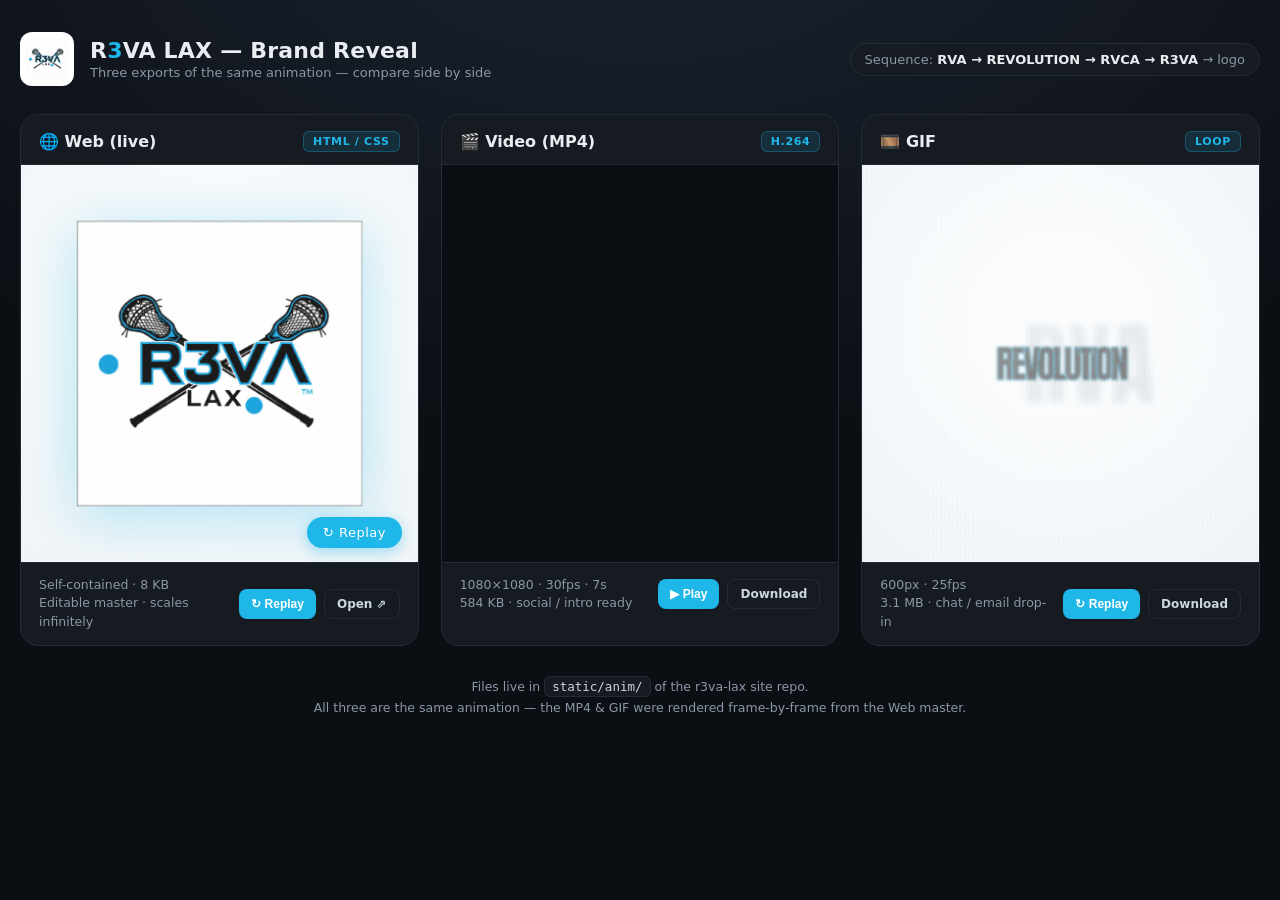
==== static/anim/index.html @ da975b40 "feat(anim): add R3VA brand reveal animation + compare gallery RVA -> REVOLUTION -> RVCA -> R3VA kine" ====
<!DOCTYPE html>
<html lang="en">
<head>
<meta charset="utf-8" />
<meta name="viewport" content="width=device-width, initial-scale=1" />
<title>R3VA LAX — Brand Reveal · Compare</title>
<style>
  :root{ --cyan:#1FB6E8; --ink:#0d1117; --panel:#161b22; --line:#222c38; --muted:#8b97a6; }
  *{margin:0;padding:0;box-sizing:border-box}
  body{
    font-family:system-ui,-apple-system,Segoe UI,Roboto,sans-serif;
    background:radial-gradient(130% 100% at 50% -10%, #1b2330 0%, #0b0e13 60%);
    color:#e8edf2; min-height:100vh; padding:32px 20px 64px;
  }
  header{max-width:1240px;margin:0 auto 28px;display:flex;align-items:center;gap:16px;flex-wrap:wrap}
  header img{height:54px;width:auto;background:#fff;border-radius:12px;padding:6px}
  header h1{font-size:22px;font-weight:800;letter-spacing:.01em}
  header h1 b{color:var(--cyan)}
  header .sub{color:var(--muted);font-size:13px;margin-top:2px}
  .seq{margin-left:auto;font-size:13px;color:var(--muted);background:var(--panel);
       border:1px solid var(--line);padding:8px 14px;border-radius:999px}
  .seq b{color:#e8edf2}
  .grid{max-width:1240px;margin:0 auto;display:grid;gap:22px;
        grid-template-columns:repeat(auto-fit,minmax(330px,1fr))}
  .card{background:var(--panel);border:1px solid var(--line);border-radius:18px;
        overflow:hidden;display:flex;flex-direction:column}
  .card .top{padding:16px 18px 12px;border-bottom:1px solid var(--line);
             display:flex;align-items:center;justify-content:space-between;gap:10px}
  .card .top h2{font-size:16px;font-weight:700}
  .badge{font-size:11px;font-weight:700;letter-spacing:.06em;text-transform:uppercase;
         color:var(--cyan);background:rgba(31,182,232,.12);
         border:1px solid rgba(31,182,232,.3);padding:3px 9px;border-radius:6px}
  .stagewrap{position:relative;background:#0b0e13;aspect-ratio:1/1;display:grid;place-items:center}
  .stagewrap iframe,.stagewrap video,.stagewrap img{width:100%;height:100%;border:0;object-fit:contain;display:block}
  .meta{padding:13px 18px;font-size:12.5px;color:var(--muted);
        display:flex;justify-content:space-between;align-items:center;gap:8px;border-top:1px solid var(--line)}
  .meta .specs{line-height:1.5}
  .actions{display:flex;gap:8px}
  .btn{font-size:12px;font-weight:600;text-decoration:none;color:#fff;
       background:var(--cyan);padding:7px 12px;border-radius:8px;border:0;cursor:pointer;white-space:nowrap}
  .btn.ghost{background:transparent;border:1px solid var(--line);color:#cdd6e0}
  footer{max-width:1240px;margin:30px auto 0;color:var(--muted);font-size:12.5px;text-align:center;line-height:1.7}
  footer code{background:var(--panel);border:1px solid var(--line);padding:2px 7px;border-radius:6px;color:#cdd6e0}
</style>
</head>
<body>
  <header>
    <img src="../images/r3va-logo.png" alt="R3VA LAX">
    <div>
      <h1>R<b>3</b>VA LAX — Brand Reveal</h1>
      <div class="sub">Three exports of the same animation — compare side by side</div>
    </div>
    <div class="seq">Sequence: <b>RVA → REVOLUTION → RVCA → R3VA</b> → logo</div>
  </header>

  <div class="grid">
    <!-- WEB -->
    <div class="card">
      <div class="top"><h2>🌐 Web (live)</h2><span class="badge">HTML / CSS</span></div>
      <div class="stagewrap"><iframe id="webframe" src="r3va-intro.html" title="web animation" loading="lazy"></iframe></div>
      <div class="meta">
        <div class="specs">Self-contained · 8&nbsp;KB<br>Editable master · scales infinitely</div>
        <div class="actions">
          <button class="btn" onclick="reloadWeb()">↻ Replay</button>
          <a class="btn ghost" href="r3va-intro.html" target="_blank">Open ⇗</a>
        </div>
      </div>
    </div>

    <!-- MP4 -->
    <div class="card">
      <div class="top"><h2>🎬 Video (MP4)</h2><span class="badge">H.264</span></div>
      <div class="stagewrap">
        <video id="mp4" src="r3va-intro.mp4" autoplay muted loop playsinline></video>
      </div>
      <div class="meta">
        <div class="specs">1080×1080 · 30fps · 7s<br>584&nbsp;KB · social / intro ready</div>
        <div class="actions">
          <button class="btn" onclick="document.getElementById('mp4').play()">▶ Play</button>
          <a class="btn ghost" href="r3va-intro.mp4" download>Download</a>
        </div>
      </div>
    </div>

    <!-- GIF -->
    <div class="card">
      <div class="top"><h2>🎞️ GIF</h2><span class="badge">Loop</span></div>
      <div class="stagewrap"><img id="gif" src="r3va-intro.gif" alt="gif animation"></div>
      <div class="meta">
        <div class="specs">600px · 25fps<br>3.1&nbsp;MB · chat / email drop-in</div>
        <div class="actions">
          <button class="btn" onclick="reloadGif()">↻ Replay</button>
          <a class="btn ghost" href="r3va-intro.gif" download>Download</a>
        </div>
      </div>
    </div>
  </div>

  <footer>
    Files live in <code>static/anim/</code> of the r3va-lax site repo.<br>
    All three are the same animation — the MP4 &amp; GIF were rendered frame-by-frame from the Web master.
  </footer>

<script>
  function reloadWeb(){ const f=document.getElementById('webframe'); f.src=f.src; }
  function reloadGif(){ const g=document.getElementById('gif'); const s=g.src.split('?')[0]; g.src=s+'?'+Date.now(); }
</script>
</body>
</html>
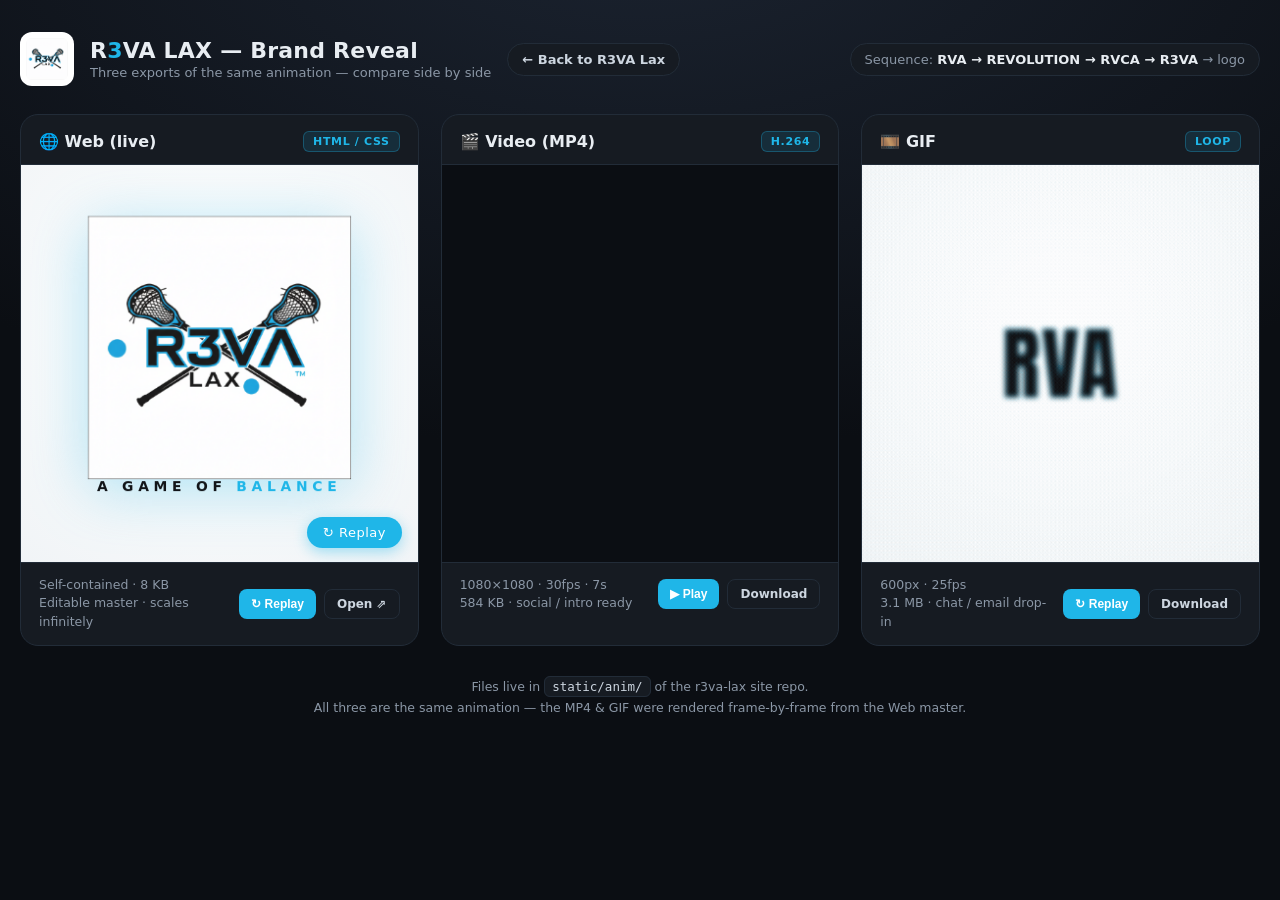
==== commit 5b71ece2: "feat(brand): add easy way back to home from the Brand page Make the logo/title clickable and add an " ====
--- a/static/anim/index.html
+++ b/static/anim/index.html
@@ -39,17 +39,25 @@
   .btn{font-size:12px;font-weight:600;text-decoration:none;color:#fff;
        background:var(--cyan);padding:7px 12px;border-radius:8px;border:0;cursor:pointer;white-space:nowrap}
   .btn.ghost{background:transparent;border:1px solid var(--line);color:#cdd6e0}
+  .homelink{display:inline-flex;align-items:center;gap:7px;text-decoration:none;
+       font-size:13px;font-weight:600;color:#cdd6e0;background:var(--panel);
+       border:1px solid var(--line);padding:8px 14px;border-radius:999px}
+  .homelink:hover{border-color:var(--cyan);color:#fff}
+  header .brandlink{display:flex;align-items:center;gap:16px;text-decoration:none;color:inherit}
   footer{max-width:1240px;margin:30px auto 0;color:var(--muted);font-size:12.5px;text-align:center;line-height:1.7}
   footer code{background:var(--panel);border:1px solid var(--line);padding:2px 7px;border-radius:6px;color:#cdd6e0}
 </style>
 </head>
 <body>
   <header>
-    <img src="../images/r3va-logo.png" alt="R3VA LAX">
-    <div>
-      <h1>R<b>3</b>VA LAX — Brand Reveal</h1>
-      <div class="sub">Three exports of the same animation — compare side by side</div>
-    </div>
+    <a class="brandlink" href="../" title="Back to R3VA Lax home">
+      <img src="../images/r3va-logo.png" alt="R3VA LAX">
+      <div>
+        <h1>R<b>3</b>VA LAX — Brand Reveal</h1>
+        <div class="sub">Three exports of the same animation — compare side by side</div>
+      </div>
+    </a>
+    <a class="homelink" href="../">← Back to R3VA Lax</a>
     <div class="seq">Sequence: <b>RVA → REVOLUTION → RVCA → R3VA</b> → logo</div>
   </header>
 
